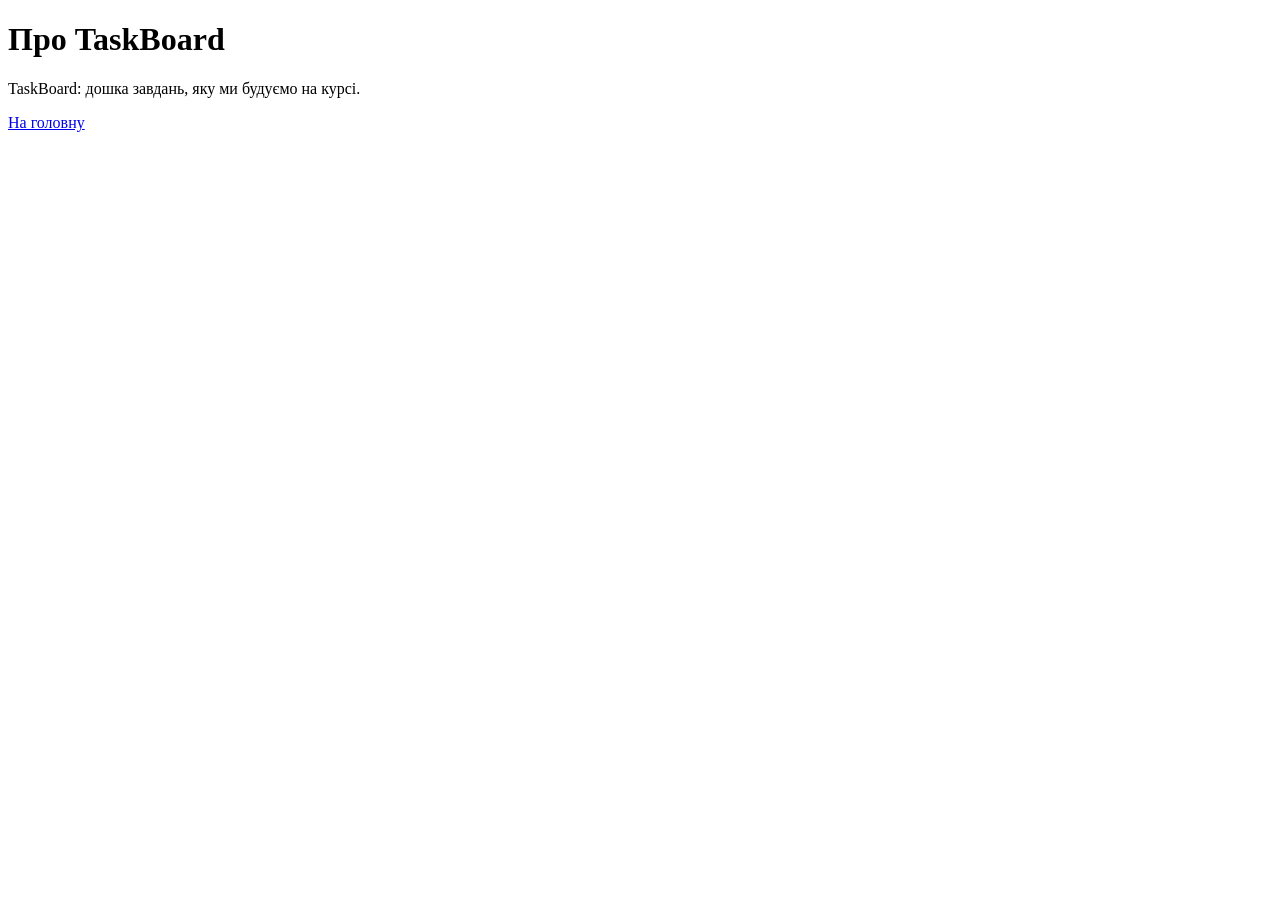
==== about.html @ e0ac430c "Додати сторінку про проєкт" ====
<!DOCTYPE html>
<html lang="uk">
<head>
  <meta charset="UTF-8">
  <title>Про проєкт</title>
</head>
<body>
  <h1>Про TaskBoard</h1>
  <p>TaskBoard: дошка завдань, яку ми будуємо на курсі.</p>
  <a href="index.html">На головну</a>
</body>
</html>
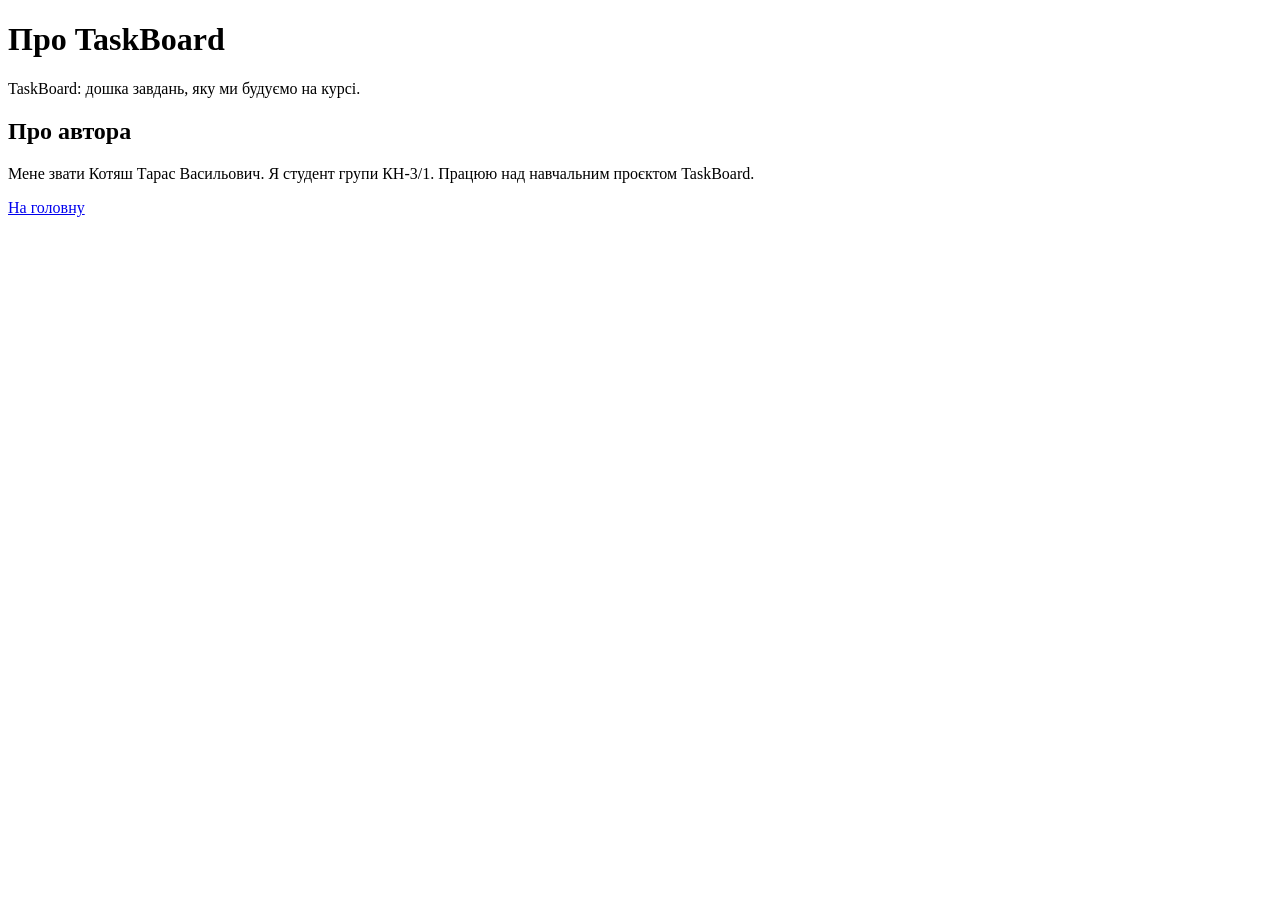
==== commit 848a9b3f: "Додати інформацію про автора" ====
--- a/about.html
+++ b/about.html
@@ -7,6 +7,10 @@
 <body>
   <h1>Про TaskBoard</h1>
   <p>TaskBoard: дошка завдань, яку ми будуємо на курсі.</p>
+
+  <h2>Про автора</h2>
+  <p>Мене звати Котяш Тарас Васильович. Я студент групи КН-3/1. Працюю над навчальним проєктом TaskBoard.</p>
+
   <a href="index.html">На головну</a>
 </body>
 </html>
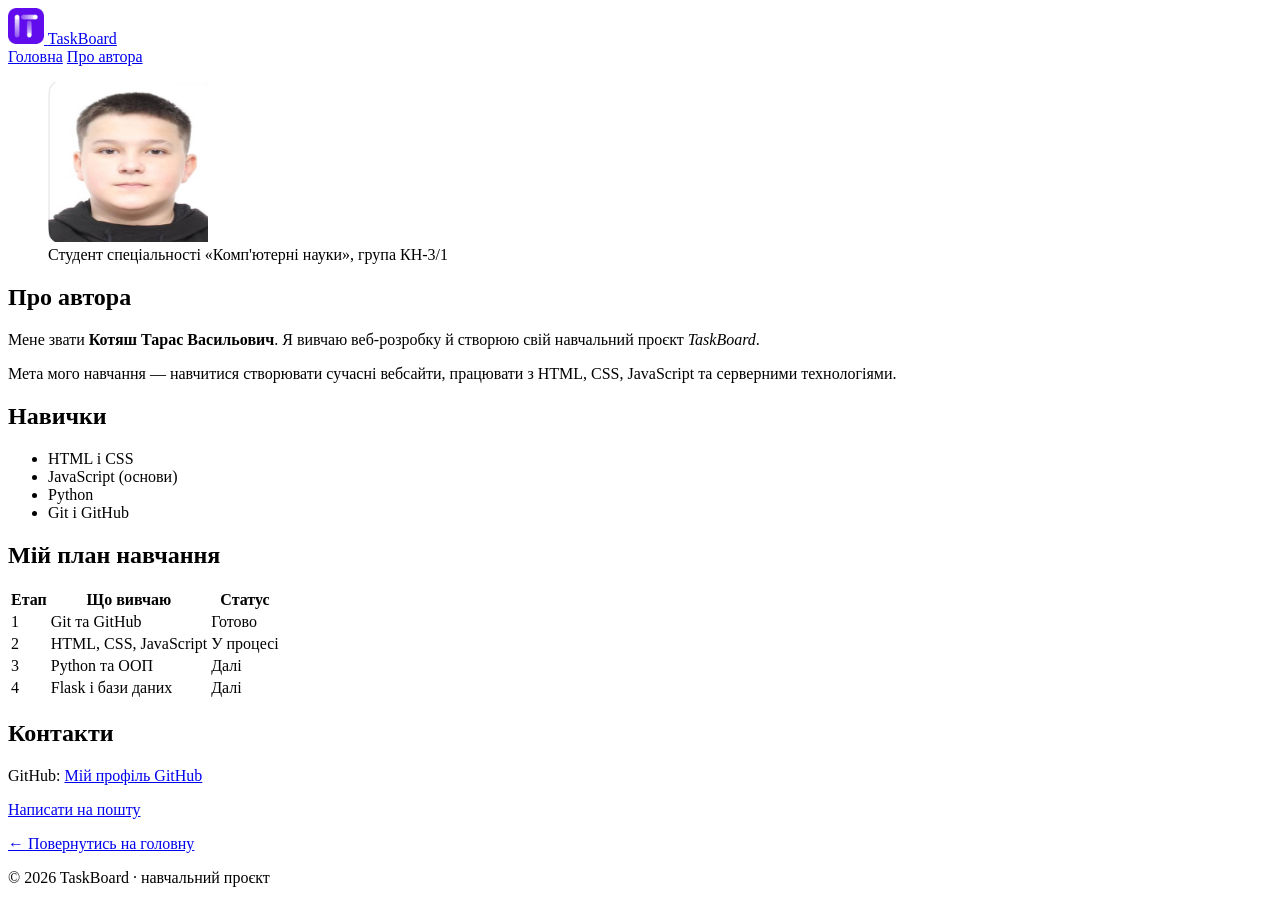
==== commit e5ab3fda: "Створити сторінку про автора" ====
--- a/about.html
+++ b/about.html
@@ -1,16 +1,119 @@
+
 <!DOCTYPE html>
 <html lang="uk">
 <head>
   <meta charset="UTF-8">
-  <title>Про проєкт</title>
+  <meta name="viewport" content="width=device-width, initial-scale=1.0">
+  <title>Про автора | TaskBoard</title>
 </head>
 <body>
-  <h1>Про TaskBoard</h1>
-  <p>TaskBoard: дошка завдань, яку ми будуємо на курсі.</p>
 
-  <h2>Про автора</h2>
-  <p>Мене звати Котяш Тарас Васильович. Я студент групи КН-3/1. Працюю над навчальним проєктом TaskBoard.</p>
+  <header class="site-header">
+    <a class="brand" href="index.html">
+      <img src="images/logo.png" alt="Логотип TaskBoard" width="36" height="36">
+      <span>TaskBoard</span>
+    </a>
 
-  <a href="index.html">На головну</a>
+    <nav class="nav">
+      <a href="index.html">Головна</a>
+      <a href="about.html">Про автора</a>
+    </nav>
+  </header>
+
+  <main class="container">
+
+    <article class="card profile">
+      <figure>
+        <img src="images/avatar.png" alt="Фото автора" width="160" height="160">
+        <figcaption>Студент спеціальності «Комп'ютерні науки», група КН-3/1</figcaption>
+      </figure>
+
+      <div class="profile-text">
+        <h1>Про автора</h1>
+
+        <p>
+          Мене звати <strong>Котяш Тарас Васильович</strong>.
+          Я вивчаю веб-розробку й створюю свій навчальний проєкт
+          <em>TaskBoard</em>.
+        </p>
+
+        <p>
+          Мета мого навчання — навчитися створювати сучасні вебсайти,
+          працювати з HTML, CSS, JavaScript та серверними технологіями.
+        </p>
+      </div>
+    </article>
+
+    <section class="card">
+      <h2>Навички</h2>
+      <ul>
+        <li>HTML і CSS</li>
+        <li>JavaScript (основи)</li>
+        <li>Python</li>
+        <li>Git і GitHub</li>
+      </ul>
+    </section>
+
+    <section class="card">
+      <h2>Мій план навчання</h2>
+
+      <table>
+        <thead>
+          <tr>
+            <th>Етап</th>
+            <th>Що вивчаю</th>
+            <th>Статус</th>
+          </tr>
+        </thead>
+
+        <tbody>
+          <tr>
+            <td>1</td>
+            <td>Git та GitHub</td>
+            <td>Готово</td>
+          </tr>
+          <tr>
+            <td>2</td>
+            <td>HTML, CSS, JavaScript</td>
+            <td>У процесі</td>
+          </tr>
+          <tr>
+            <td>3</td>
+            <td>Python та ООП</td>
+            <td>Далі</td>
+          </tr>
+          <tr>
+            <td>4</td>
+            <td>Flask і бази даних</td>
+            <td>Далі</td>
+          </tr>
+        </tbody>
+      </table>
+    </section>
+
+    <section class="card">
+      <h2>Контакти</h2>
+
+      <p>
+        GitHub:
+        <a href="https://github.com/kotiashtvkn24-pixel"
+           target="_blank" rel="noopener">Мій профіль GitHub</a>
+      </p>
+
+      <p>
+        <a href="mailto:student@example.com">Написати на пошту</a>
+      </p>
+
+      <p>
+        <a href="index.html">← Повернутись на головну</a>
+      </p>
+    </section>
+
+  </main>
+
+  <footer class="site-footer">
+    <p>&copy; 2026 TaskBoard · навчальний проєкт</p>
+  </footer>
+
 </body>
-</html>+</html>
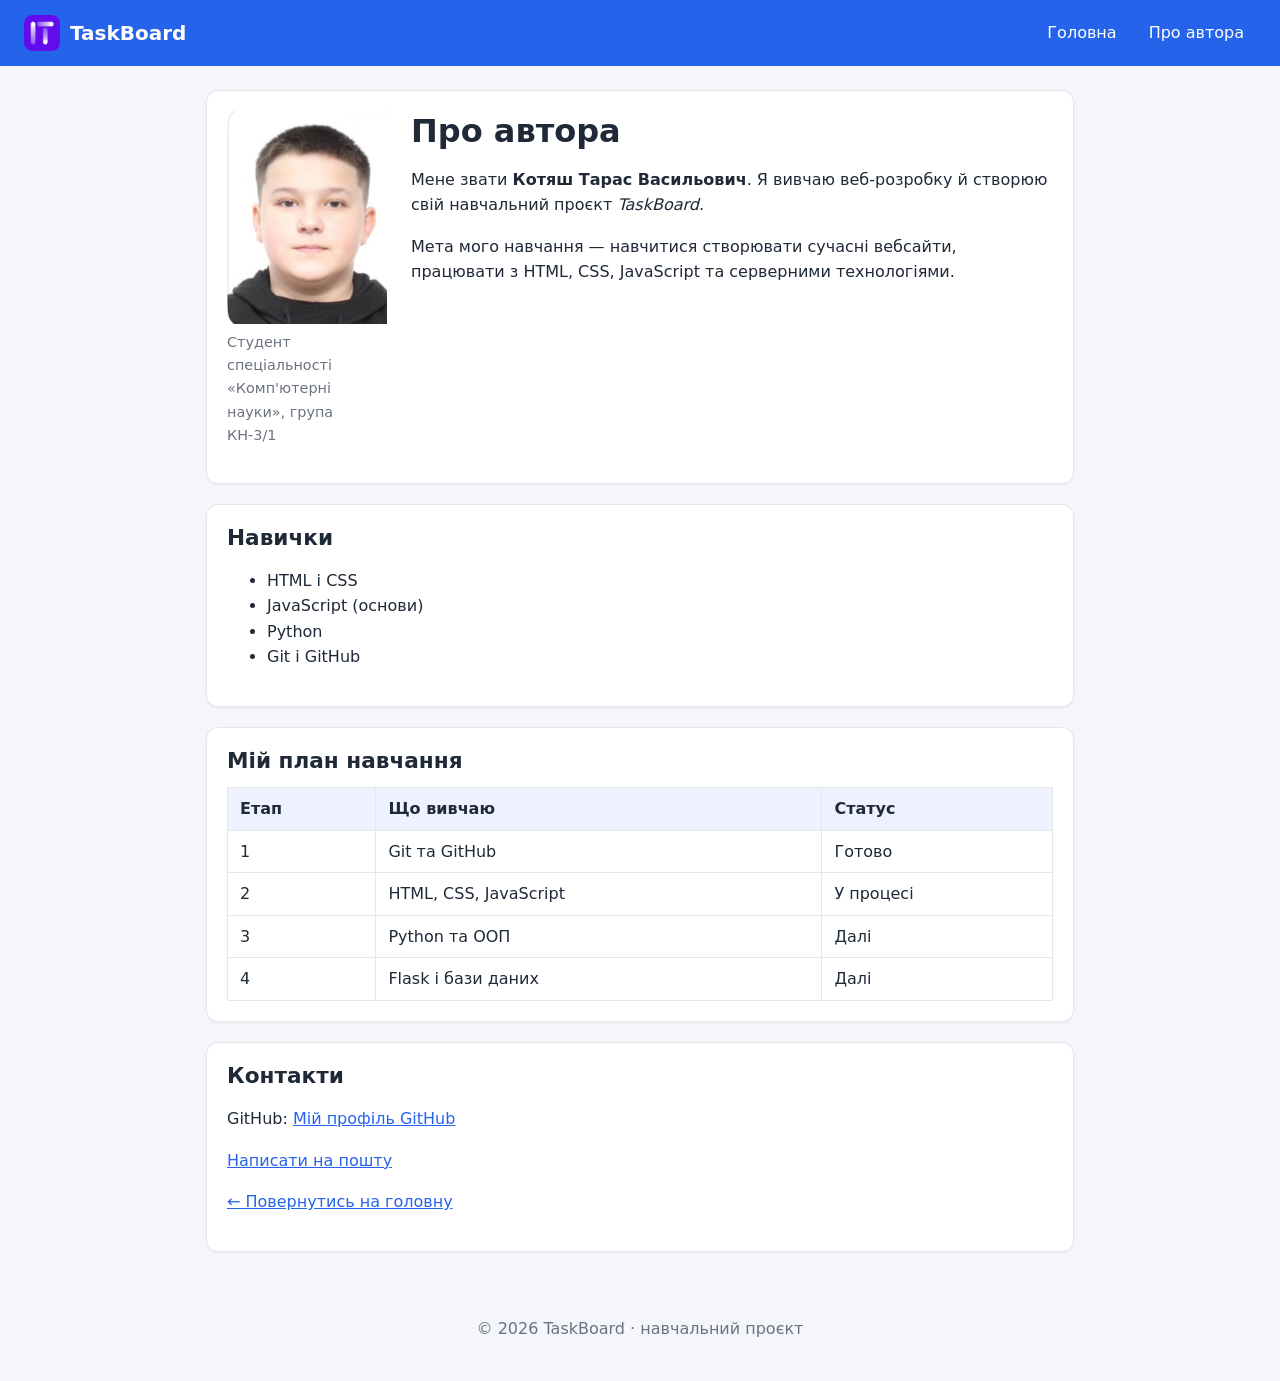
==== commit 97994c41: "Додати форму задачі, Flexbox і адаптивні стилі" ====
--- a/about.html
+++ b/about.html
@@ -1,10 +1,10 @@
-
 <!DOCTYPE html>
 <html lang="uk">
 <head>
   <meta charset="UTF-8">
   <meta name="viewport" content="width=device-width, initial-scale=1.0">
   <title>Про автора | TaskBoard</title>
+  <link rel="stylesheet" href="style.css">
 </head>
 <body>
 
@@ -116,4 +116,4 @@
   </footer>
 
 </body>
-</html>
+</html>
--- a/style.css
+++ b/style.css
@@ -0,0 +1,205 @@
+:root {
+  --bg: #f4f6fb;
+  --card: #ffffff;
+  --text: #1f2937;
+  --muted: #6b7280;
+  --primary: #2563eb;
+  --primary-dark: #1d4ed8;
+  --border: #e5e7eb;
+  --success: #16a34a;
+  --danger: #dc2626;
+  --warning: #d97706;
+  --radius: 12px;
+}
+
+* {
+  box-sizing: border-box;
+}
+
+body {
+  margin: 0;
+  font-family: system-ui, "Segoe UI", Roboto, Arial, sans-serif;
+  line-height: 1.6;
+  color: var(--text);
+  background: var(--bg);
+}
+
+h1, h2 {
+  line-height: 1.25;
+  margin: 0 0 12px;
+}
+
+h1 { font-size: 2rem; }
+h2 { font-size: 1.35rem; }
+
+a { color: var(--primary); }
+a:hover { color: var(--primary-dark); }
+
+img { max-width: 100%; height: auto; }
+
+.site-header {
+  background: var(--primary);
+  color: #fff;
+  padding: 14px 24px;
+}
+
+.brand {
+  color: #fff;
+  font-weight: 700;
+  font-size: 1.25rem;
+  text-decoration: none;
+}
+
+.nav a {
+  color: #fff;
+  text-decoration: none;
+  padding: 6px 12px;
+  border-radius: 8px;
+}
+
+.nav a:hover {
+  background: rgba(255, 255, 255, 0.2);
+}
+
+.container {
+  max-width: 900px;
+  margin: 24px auto;
+  padding: 0 16px;
+}
+
+.card,
+.intro {
+  background: var(--card);
+  border: 1px solid var(--border);
+  border-radius: var(--radius);
+  padding: 20px;
+  margin-bottom: 20px;
+  box-shadow: 0 1px 3px rgba(0, 0, 0, 0.06);
+}
+
+.site-footer {
+  text-align: center;
+  color: var(--muted);
+  padding: 24px 16px;
+}
+
+table {
+  border-collapse: collapse;
+  width: 100%;
+}
+
+th, td {
+  border: 1px solid var(--border);
+  padding: 8px 12px;
+  text-align: left;
+}
+
+th { background: #eef2ff; }
+
+figure { margin: 0 0 16px; }
+figcaption { color: var(--muted); font-size: 0.9rem; }
+
+/* ===== W-10: Flexbox ===== */
+
+.site-header {
+  display: flex;
+  flex-wrap: wrap;
+  align-items: center;
+  justify-content: space-between;
+  gap: 12px;
+}
+
+.brand {
+  display: flex;
+  align-items: center;
+  gap: 10px;
+}
+
+.nav {
+  display: flex;
+  gap: 8px;
+}
+
+.profile {
+  display: flex;
+  gap: 24px;
+  align-items: flex-start;
+}
+
+.profile figure { flex: 0 0 160px; }
+.profile-text { flex: 1; }
+
+/* ===== W-10: Форма ===== */
+
+.task-form {
+  display: flex;
+  flex-direction: column;
+  gap: 14px;
+}
+
+.form-row {
+  display: flex;
+  flex-wrap: wrap;
+  gap: 14px;
+}
+
+.field {
+  display: flex;
+  flex-direction: column;
+  gap: 4px;
+  font-weight: 600;
+  font-size: 0.9rem;
+}
+
+.field.grow { flex: 1 1 260px; }
+
+input[type="text"],
+input[type="date"],
+select,
+textarea {
+  font: inherit;
+  font-weight: 400;
+  padding: 8px 10px;
+  border: 1px solid var(--border);
+  border-radius: 8px;
+  background: #fff;
+}
+
+input:focus,
+select:focus,
+textarea:focus {
+  outline: 2px solid var(--primary);
+  outline-offset: 1px;
+}
+
+.btn {
+  align-self: flex-start;
+  font: inherit;
+  font-weight: 600;
+  color: #fff;
+  background: var(--primary);
+  border: 0;
+  border-radius: 8px;
+  padding: 10px 18px;
+  cursor: pointer;
+}
+
+.btn:hover { background: var(--primary-dark); }
+
+.form-message {
+  margin: 0;
+  min-height: 1.4em;
+  color: var(--danger);
+  font-size: 0.9rem;
+}
+
+/* ===== W-10: Адаптивність (має бути в кінці файлу) ===== */
+
+@media (max-width: 600px) {
+  .site-header { flex-direction: column; align-items: flex-start; }
+  .profile { flex-direction: column; }
+  .form-row { flex-direction: column; }
+  .field.grow { flex: 0 0 auto; }
+  .btn { align-self: stretch; }
+  h1 { font-size: 1.6rem; }
+}
